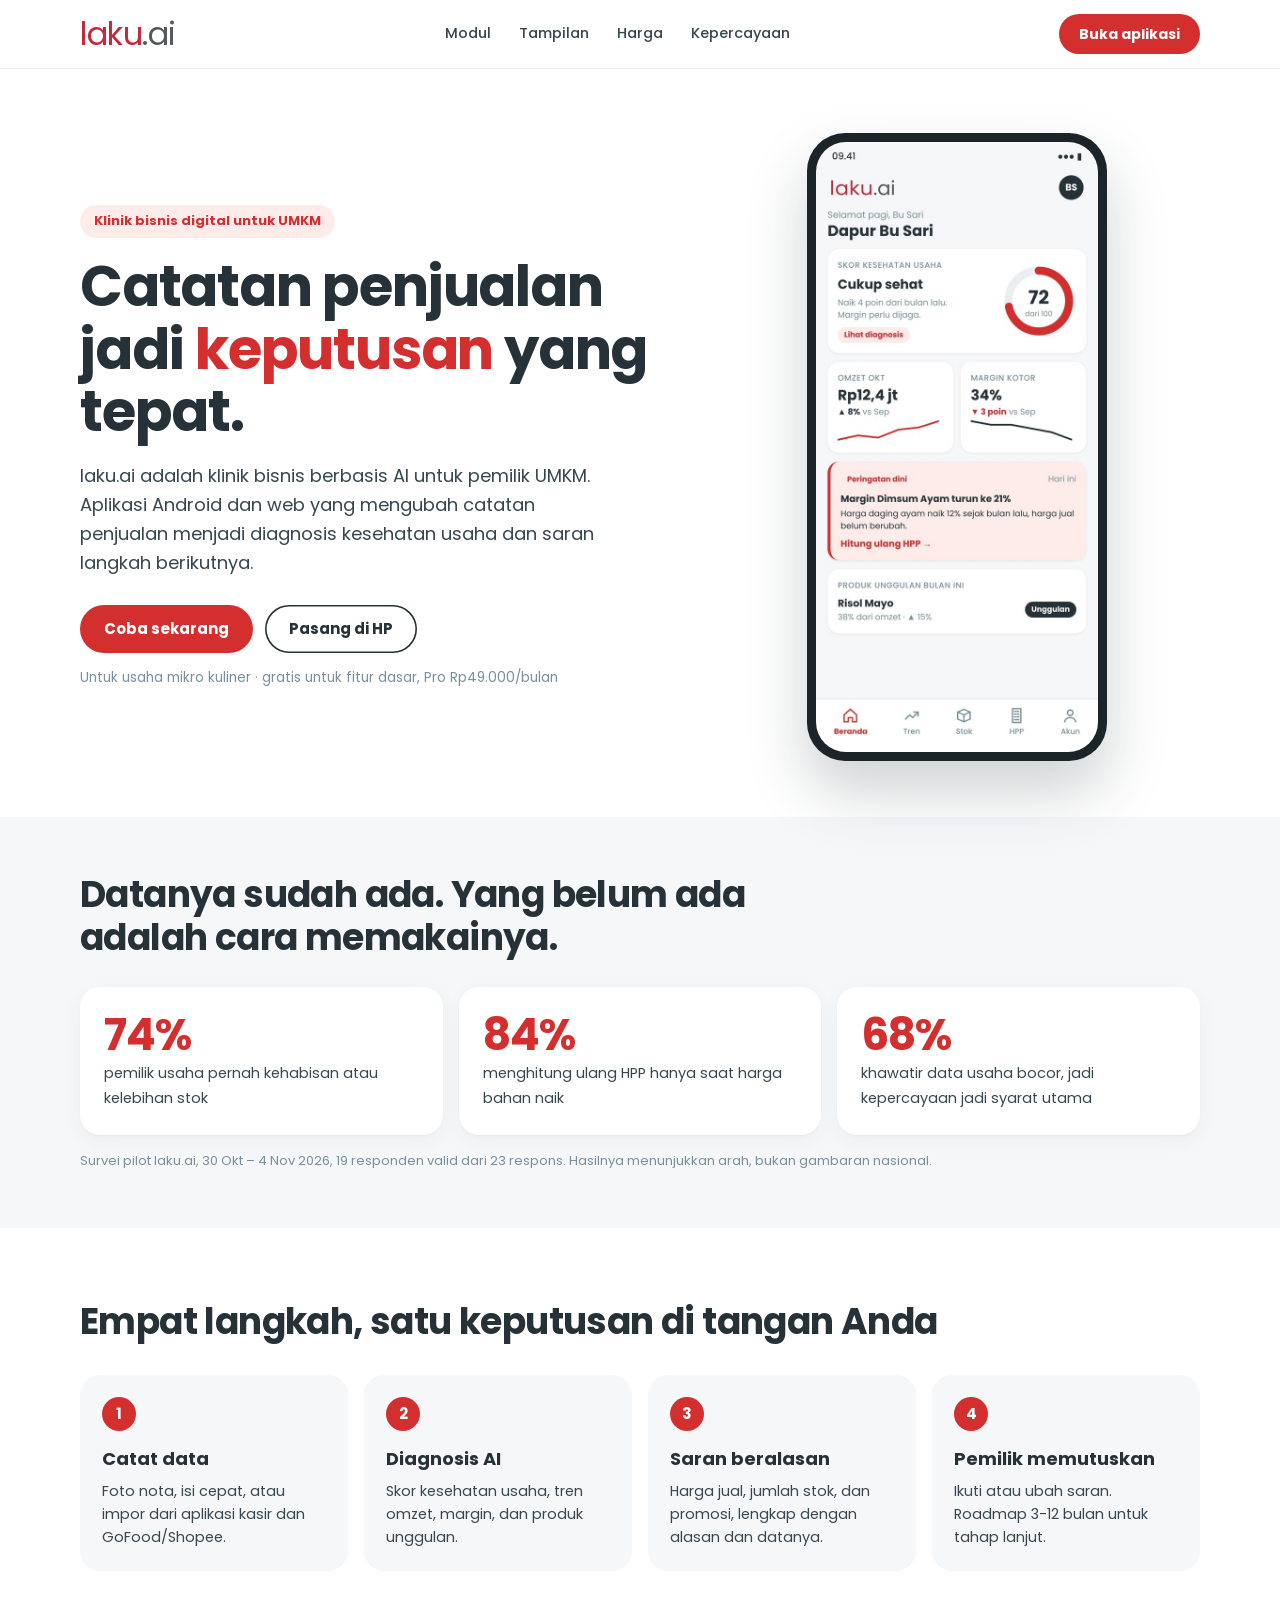
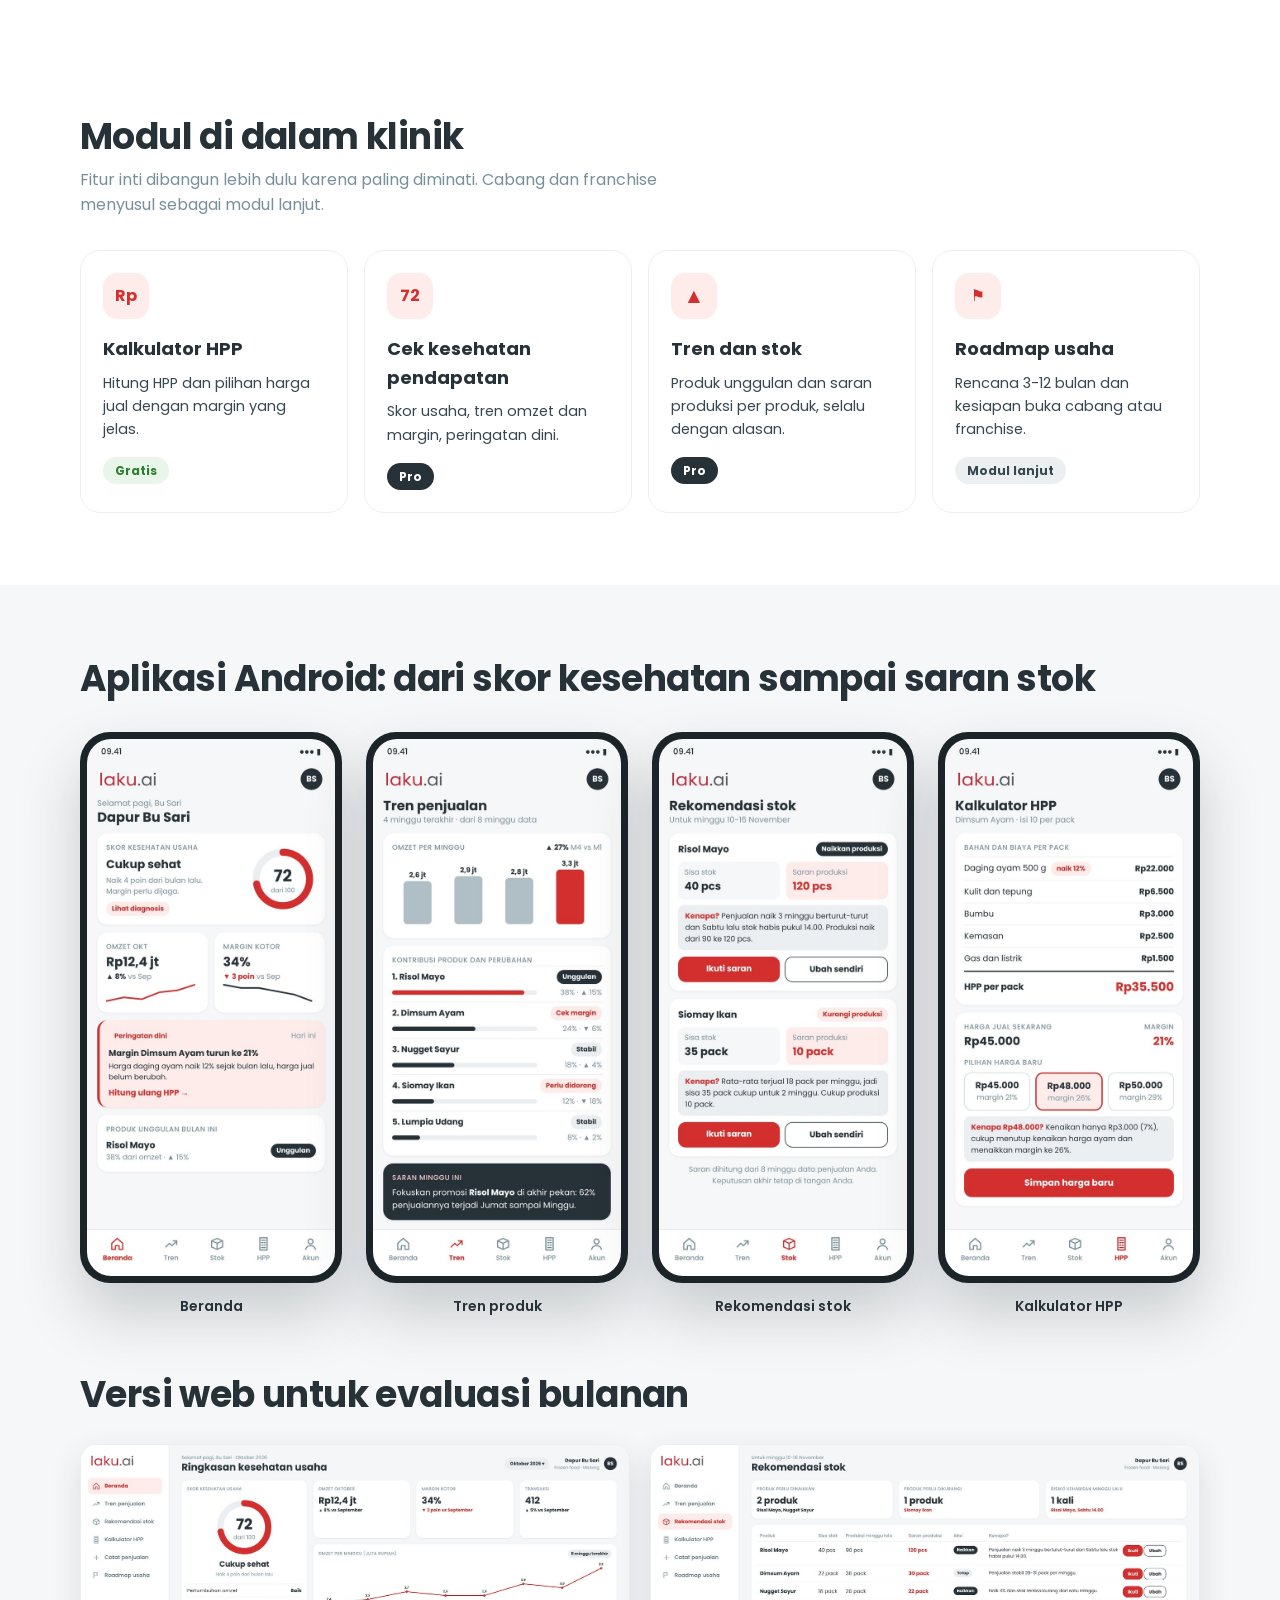
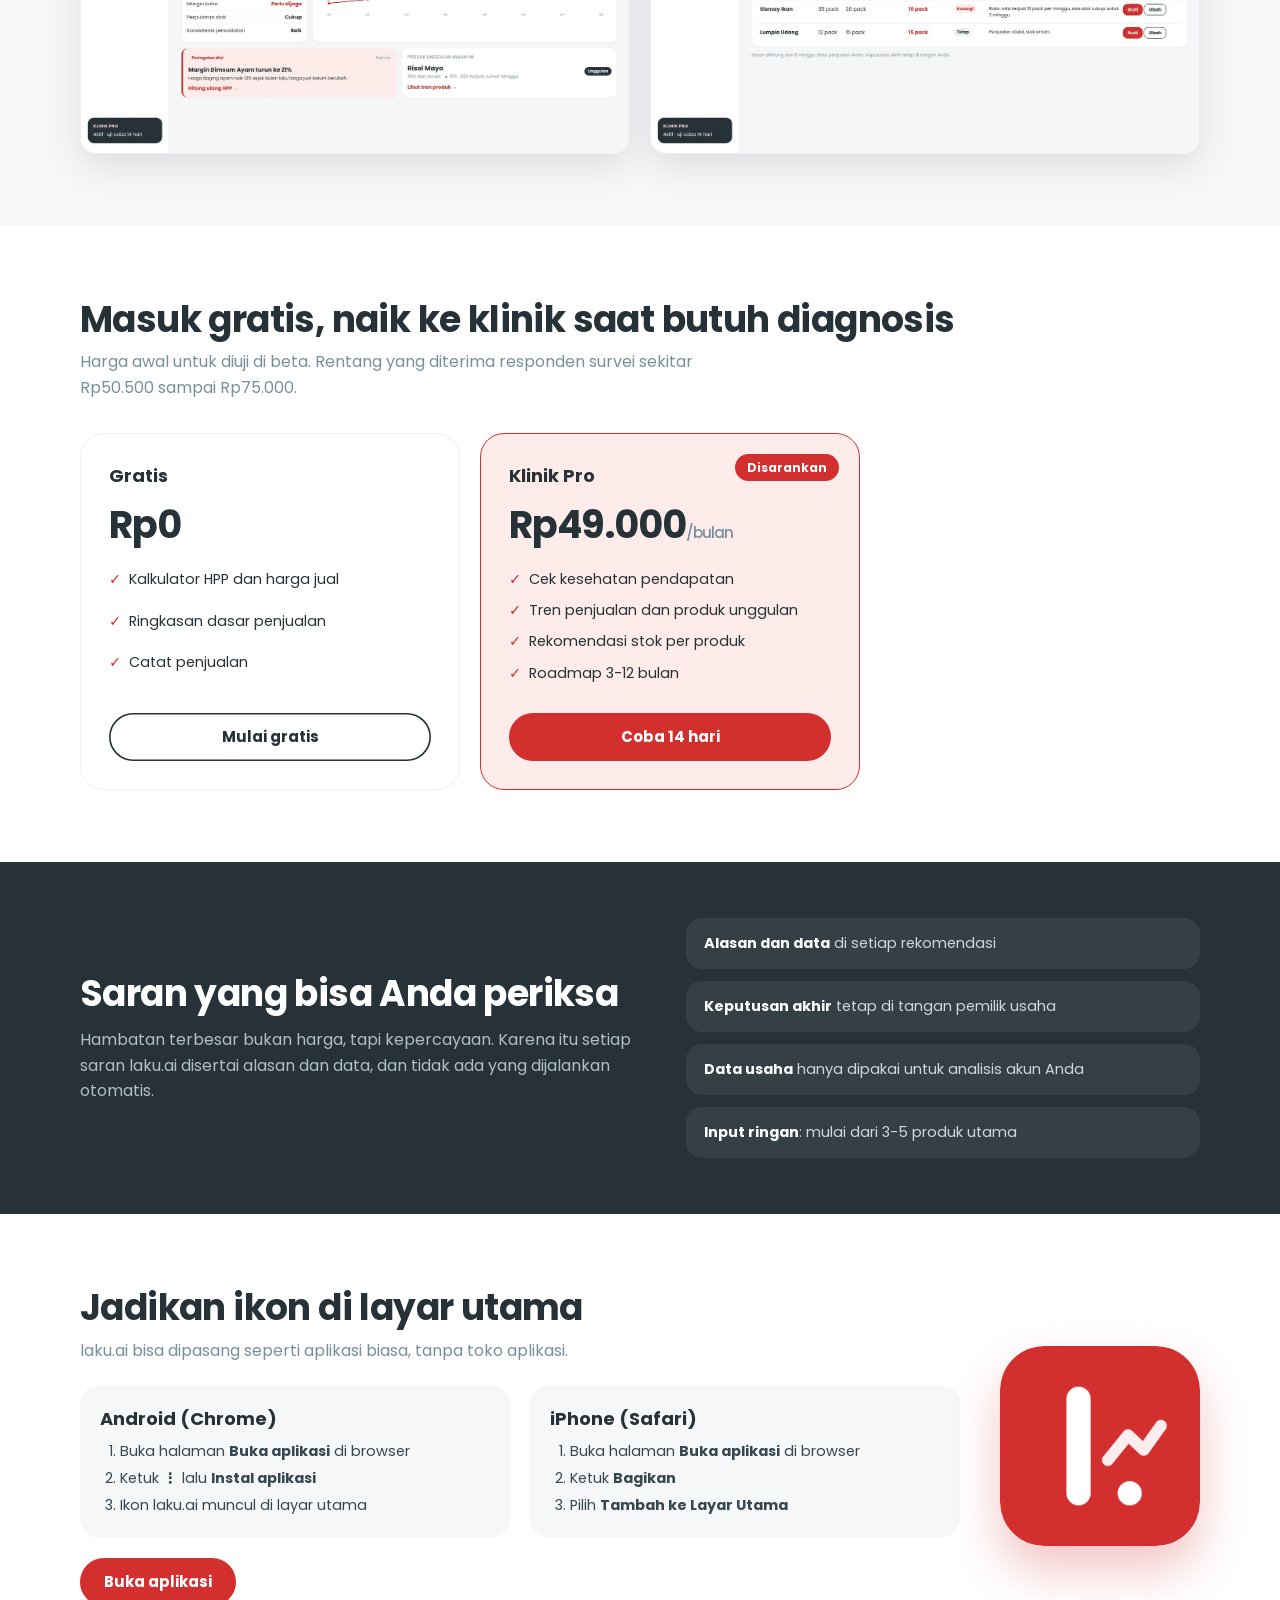
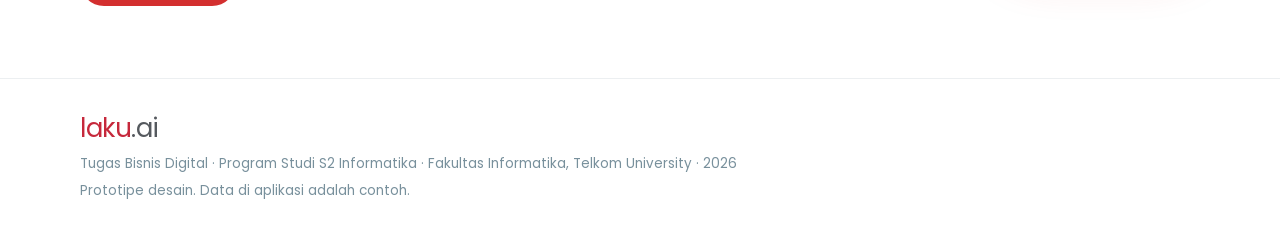
==== index.html @ b6840058 "Initial commit: laku.ai web + PWA design Landing page, app (Beranda, Diagnosis, Tren, Stok, HPP, Cat" ====
<!doctype html>
<html lang="id">
<head>
<meta charset="utf-8">
<title>laku.ai — Klinik bisnis berbasis AI untuk UMKM</title>
<meta name="viewport" content="width=device-width, initial-scale=1, viewport-fit=cover">
<meta name="description" content="Ubah catatan penjualan jadi diagnosis kesehatan usaha dan saran langkah berikutnya: harga jual, jumlah stok, dan promosi, lengkap dengan alasan dan datanya.">
<meta name="theme-color" content="#FFFFFF">
<meta property="og:title" content="laku.ai — Klinik bisnis berbasis AI untuk UMKM">
<meta property="og:description" content="Skor kesehatan usaha, tren produk, rekomendasi stok, dan kalkulator HPP. Gratis untuk fitur dasar.">
<meta property="og:image" content="assets/icons/icon-512.png">
<link rel="manifest" href="app/manifest.webmanifest">
<link rel="icon" type="image/png" sizes="32x32" href="assets/icons/favicon-32.png">
<link rel="apple-touch-icon" href="assets/icons/apple-touch-icon.png">
<link rel="stylesheet" href="assets/css/fonts.css">
<link rel="stylesheet" href="assets/css/landing.css">
</head>
<body>
<header class="nav">
  <div class="wrap nav-in">
    <a class="wordmark" href="#top" aria-label="laku.ai"><span>laku</span><i>.ai</i></a>
    <nav class="links" aria-label="Bagian halaman">
      <a href="#modul">Modul</a><a href="#mockup">Tampilan</a><a href="#harga">Harga</a><a href="#percaya">Kepercayaan</a>
    </nav>
    <a class="btn btn-red" href="app/">Buka aplikasi</a>
  </div>
</header>

<main id="top">
  <section class="hero wrap">
    <div class="hero-text">
      <span class="pill">Klinik bisnis digital untuk UMKM</span>
      <h1>Catatan penjualan jadi <em>keputusan</em> yang tepat.</h1>
      <p class="lead">laku.ai adalah klinik bisnis berbasis AI untuk pemilik UMKM. Aplikasi Android dan web yang mengubah catatan penjualan menjadi diagnosis kesehatan usaha dan saran langkah berikutnya.</p>
      <div class="cta">
        <a class="btn btn-red" href="app/">Coba sekarang</a>
        <a class="btn btn-line" href="#pasang">Pasang di HP</a>
      </div>
      <p class="fine">Untuk usaha mikro kuliner · gratis untuk fitur dasar, Pro Rp49.000/bulan</p>
    </div>
    <div class="hero-phone">
      <div class="phone"><img src="assets/img/mockup-android-1-beranda.jpg" alt="Layar Beranda laku.ai: skor kesehatan usaha 72 dari 100, omzet, margin, dan peringatan dini" width="600" height="1298"></div>
    </div>
  </section>

  <section class="band">
    <div class="wrap">
      <h2>Datanya sudah ada. Yang belum ada adalah cara memakainya.</h2>
      <div class="stats">
        <div><b>74%</b><span>pemilik usaha pernah kehabisan atau kelebihan stok</span></div>
        <div><b>84%</b><span>menghitung ulang HPP hanya saat harga bahan naik</span></div>
        <div><b>68%</b><span>khawatir data usaha bocor, jadi kepercayaan jadi syarat utama</span></div>
      </div>
      <p class="src">Survei pilot laku.ai, 30 Okt – 4 Nov 2026, 19 responden valid dari 23 respons. Hasilnya menunjukkan arah, bukan gambaran nasional.</p>
    </div>
  </section>

  <section class="wrap sec">
    <h2>Empat langkah, satu keputusan di tangan Anda</h2>
    <ol class="steps">
      <li><b>1</b><h3>Catat data</h3><p>Foto nota, isi cepat, atau impor dari aplikasi kasir dan GoFood/Shopee.</p></li>
      <li><b>2</b><h3>Diagnosis AI</h3><p>Skor kesehatan usaha, tren omzet, margin, dan produk unggulan.</p></li>
      <li><b>3</b><h3>Saran beralasan</h3><p>Harga jual, jumlah stok, dan promosi, lengkap dengan alasan dan datanya.</p></li>
      <li><b>4</b><h3>Pemilik memutuskan</h3><p>Ikuti atau ubah saran. Roadmap 3-12 bulan untuk tahap lanjut.</p></li>
    </ol>
  </section>

  <section class="wrap sec" id="modul">
    <h2>Modul di dalam klinik</h2>
    <p class="sub">Fitur inti dibangun lebih dulu karena paling diminati. Cabang dan franchise menyusul sebagai modul lanjut.</p>
    <div class="mods">
      <article><i class="ic">Rp</i><h3>Kalkulator HPP</h3><p>Hitung HPP dan pilihan harga jual dengan margin yang jelas.</p><span class="tag free">Gratis</span></article>
      <article><i class="ic">72</i><h3>Cek kesehatan pendapatan</h3><p>Skor usaha, tren omzet dan margin, peringatan dini.</p><span class="tag">Pro</span></article>
      <article><i class="ic">▲</i><h3>Tren dan stok</h3><p>Produk unggulan dan saran produksi per produk, selalu dengan alasan.</p><span class="tag">Pro</span></article>
      <article><i class="ic">⚑</i><h3>Roadmap usaha</h3><p>Rencana 3-12 bulan dan kesiapan buka cabang atau franchise.</p><span class="tag later">Modul lanjut</span></article>
    </div>
  </section>

  <section class="sec shots" id="mockup">
    <div class="wrap">
      <h2>Aplikasi Android: dari skor kesehatan sampai saran stok</h2>
      <div class="phones">
        <figure><div class="phone"><img loading="lazy" src="assets/img/mockup-android-1-beranda.jpg" alt="Beranda" width="600" height="1298"></div><figcaption>Beranda</figcaption></figure>
        <figure><div class="phone"><img loading="lazy" src="assets/img/mockup-android-2-tren.jpg" alt="Tren produk" width="600" height="1298"></div><figcaption>Tren produk</figcaption></figure>
        <figure><div class="phone"><img loading="lazy" src="assets/img/mockup-android-3-stok.jpg" alt="Rekomendasi stok" width="600" height="1298"></div><figcaption>Rekomendasi stok</figcaption></figure>
        <figure><div class="phone"><img loading="lazy" src="assets/img/mockup-android-4-hpp.jpg" alt="Kalkulator HPP" width="600" height="1298"></div><figcaption>Kalkulator HPP</figcaption></figure>
      </div>
      <h2 style="margin-top:56px">Versi web untuk evaluasi bulanan</h2>
      <div class="webs">
        <img loading="lazy" src="assets/img/mockup-web-1-beranda.jpg" alt="Versi web: ringkasan kesehatan usaha" width="1400" height="788">
        <img loading="lazy" src="assets/img/mockup-web-3-stok.jpg" alt="Versi web: rekomendasi stok" width="1400" height="788">
      </div>
    </div>
  </section>

  <section class="wrap sec" id="harga">
    <h2>Masuk gratis, naik ke klinik saat butuh diagnosis</h2>
    <p class="sub">Harga awal untuk diuji di beta. Rentang yang diterima responden survei sekitar Rp50.500 sampai Rp75.000.</p>
    <div class="plans">
      <article><h3>Gratis</h3><div class="price">Rp0</div><ul><li>Kalkulator HPP dan harga jual</li><li>Ringkasan dasar penjualan</li><li>Catat penjualan</li></ul><a class="btn btn-line" href="app/">Mulai gratis</a></article>
      <article class="pro"><span class="tag">Disarankan</span><h3>Klinik Pro</h3><div class="price">Rp49.000<small>/bulan</small></div><ul><li>Cek kesehatan pendapatan</li><li>Tren penjualan dan produk unggulan</li><li>Rekomendasi stok per produk</li><li>Roadmap 3-12 bulan</li></ul><a class="btn btn-red" href="app/">Coba 14 hari</a></article>
    </div>
  </section>

  <section class="band dark" id="percaya">
    <div class="wrap trust">
      <div><h2>Saran yang bisa Anda periksa</h2><p>Hambatan terbesar bukan harga, tapi kepercayaan. Karena itu setiap saran laku.ai disertai alasan dan data, dan tidak ada yang dijalankan otomatis.</p></div>
      <ul>
        <li><b>Alasan dan data</b> di setiap rekomendasi</li>
        <li><b>Keputusan akhir</b> tetap di tangan pemilik usaha</li>
        <li><b>Data usaha</b> hanya dipakai untuk analisis akun Anda</li>
        <li><b>Input ringan</b>: mulai dari 3-5 produk utama</li>
      </ul>
    </div>
  </section>

  <section class="wrap sec install" id="pasang">
    <div>
      <h2>Jadikan ikon di layar utama</h2>
      <p class="sub">laku.ai bisa dipasang seperti aplikasi biasa, tanpa toko aplikasi.</p>
      <div class="how">
        <div><h3>Android (Chrome)</h3><ol><li>Buka halaman <b>Buka aplikasi</b> di browser</li><li>Ketuk <b>⋮</b> lalu <b>Instal aplikasi</b></li><li>Ikon laku.ai muncul di layar utama</li></ol></div>
        <div><h3>iPhone (Safari)</h3><ol><li>Buka halaman <b>Buka aplikasi</b> di browser</li><li>Ketuk <b>Bagikan</b></li><li>Pilih <b>Tambah ke Layar Utama</b></li></ol></div>
      </div>
      <a class="btn btn-red" href="app/" style="margin-top:20px">Buka aplikasi</a>
    </div>
    <img class="appicon" src="assets/icons/icon-512.png" alt="Ikon aplikasi laku.ai" width="200" height="200">
  </section>
</main>

<footer class="foot"><div class="wrap">
  <a class="wordmark" href="#top"><span>laku</span><i>.ai</i></a>
  <p>Tugas Bisnis Digital · Program Studi S2 Informatika · Fakultas Informatika, Telkom University · 2026</p>
  <p>Prototipe desain. Data di aplikasi adalah contoh.</p>
</div></footer>

<script>
if ('serviceWorker' in navigator && location.protocol.indexOf('http') === 0) {
  window.addEventListener('load', function () { navigator.serviceWorker.register('sw.js', { scope: './' }).catch(function () {}); });
}
</script>
</body>
</html>
---- assets/css/fonts.css ----
@font-face{font-family:'Poppins';font-style:normal;font-weight:400;font-display:swap;src:url('../fonts/poppins-400.woff2') format('woff2');}
@font-face{font-family:'Poppins';font-style:normal;font-weight:500;font-display:swap;src:url('../fonts/poppins-500.woff2') format('woff2');}
@font-face{font-family:'Poppins';font-style:normal;font-weight:600;font-display:swap;src:url('../fonts/poppins-600.woff2') format('woff2');}
@font-face{font-family:'Poppins';font-style:normal;font-weight:700;font-display:swap;src:url('../fonts/poppins-700.woff2') format('woff2');}
---- assets/css/landing.css ----
:root{--red:#D32F2F;--red-ink:#C62828;--pink:#FDECEA;--ink:#263238;--ink-2:#37474F;--muted:#78909C;--bg:#F6F7F9;--line:#ECEFF1}
*{box-sizing:border-box}
html{scroll-behavior:smooth;-webkit-text-size-adjust:100%}
body{margin:0;background:#fff;color:var(--ink);font:400 16px/1.6 'Poppins',system-ui,sans-serif;-webkit-font-smoothing:antialiased}
h1,h2,h3,p,ul,ol{margin:0}
a{color:inherit;text-decoration:none}
img{max-width:100%;height:auto;display:block}
:focus-visible{outline:2px solid var(--red);outline-offset:3px;border-radius:8px}
.wrap{width:min(1120px,100% - 40px);margin-inline:auto}
.wordmark{font-size:32px;line-height:1;letter-spacing:-.5px;display:inline-flex}
.wordmark span{color:#C6283B}.wordmark i{font-style:normal;color:#55595E}
.btn{display:inline-flex;align-items:center;justify-content:center;border-radius:999px;padding:12px 24px;font-weight:700;font-size:15px;min-height:46px;transition:.15s}
.btn-red{background:var(--red);color:#fff}.btn-red:hover{background:var(--red-ink)}
.btn-line{box-shadow:inset 0 0 0 1.6px var(--ink);color:var(--ink)}.btn-line:hover{background:var(--bg)}

.nav{position:sticky;top:0;z-index:10;background:rgba(255,255,255,.92);backdrop-filter:blur(10px);border-bottom:1px solid var(--line)}
.nav-in{display:flex;align-items:center;justify-content:space-between;gap:16px;height:68px}
.links{display:flex;gap:28px;font-weight:500;font-size:14.5px;color:var(--ink-2)}
.links a:hover{color:var(--red)}
.nav .btn{padding:9px 20px;min-height:40px;font-size:14px}

.hero{display:grid;grid-template-columns:1.1fr .9fr;gap:40px;align-items:center;padding:64px 0 56px}
.pill{display:inline-block;background:var(--pink);color:var(--red);font-weight:700;font-size:13px;padding:6px 14px;border-radius:999px}
h1{font-size:clamp(34px,5vw,56px);line-height:1.12;letter-spacing:-1.2px;font-weight:700;margin:18px 0}
h1 em{font-style:normal;color:var(--red)}
.lead{font-size:18px;color:var(--ink-2);max-width:520px}
.cta{display:flex;gap:12px;flex-wrap:wrap;margin:28px 0 14px}
.fine{color:var(--muted);font-size:13.5px}
.phone{background:#1b2428;border-radius:38px;padding:9px;box-shadow:0 30px 60px rgba(38,50,56,.22);width:min(300px,100%);margin-inline:auto}
.phone img{border-radius:30px;width:100%}
.hero-phone{display:grid;place-items:center}

.band{background:var(--bg);padding:56px 0}
.band h2{max-width:680px}
.stats{display:grid;grid-template-columns:repeat(3,1fr);gap:16px;margin-top:28px}
.stats div{background:#fff;border-radius:20px;padding:24px;box-shadow:0 1px 2px rgba(38,50,56,.04),0 6px 18px rgba(38,50,56,.05)}
.stats b{display:block;font-size:44px;line-height:1.1;color:var(--red);letter-spacing:-1px}
.stats span{color:var(--ink-2);font-size:14.5px}
.src{margin-top:16px;color:var(--muted);font-size:13px}
h2{font-size:clamp(26px,3.4vw,36px);line-height:1.2;letter-spacing:-.6px;font-weight:700}
.sec{padding:72px 0}
.sec .sub{color:var(--muted);margin-top:8px;max-width:620px}
.steps{list-style:none;padding:0;display:grid;grid-template-columns:repeat(4,1fr);gap:16px;margin-top:32px}
.steps li{background:var(--bg);border-radius:20px;padding:22px}
.steps b{display:grid;place-items:center;width:34px;height:34px;border-radius:50%;background:var(--red);color:#fff;font-size:15px;margin-bottom:14px}
h3{font-size:18px;font-weight:700;margin-bottom:6px}
.steps p,.mods p{color:var(--ink-2);font-size:14.5px}

.mods{display:grid;grid-template-columns:repeat(4,1fr);gap:16px;margin-top:32px}
.mods article{border:1px solid var(--line);border-radius:20px;padding:22px;display:flex;flex-direction:column;gap:2px;background:#fff}
.ic{font-style:normal;width:46px;height:46px;border-radius:14px;background:var(--pink);color:var(--red);display:grid;place-items:center;font-weight:700;margin-bottom:14px}
.tag{display:inline-block;align-self:flex-start;margin-top:14px;background:var(--ink);color:#fff;border-radius:999px;font-size:12px;font-weight:700;padding:4px 12px}
.tag.free{background:#E8F5E9;color:#2E7D32}.tag.later{background:var(--chip,#ECEFF1);color:var(--ink-2)}

.shots{background:var(--bg)}
.phones{display:grid;grid-template-columns:repeat(4,1fr);gap:24px;margin-top:32px}
.phones figure{margin:0;text-align:center}
.phones .phone{width:100%;border-radius:30px;padding:7px}
.phones .phone img{border-radius:24px}
.phones figcaption{margin-top:12px;font-weight:600;font-size:14px}
.webs{display:grid;grid-template-columns:1fr 1fr;gap:20px;margin-top:28px}
.webs img{border-radius:16px;box-shadow:0 12px 32px rgba(38,50,56,.12);border:1px solid var(--line)}

.plans{display:grid;grid-template-columns:repeat(2,minmax(0,1fr));gap:20px;margin-top:32px;max-width:780px}
.plans article{border:1.5px solid var(--line);border-radius:24px;padding:28px;display:flex;flex-direction:column;gap:6px;position:relative}
.plans .pro{border-color:var(--red);background:var(--pink)}
.plans .pro .tag{position:absolute;top:20px;right:20px;margin:0;background:var(--red)}
.price{font-size:38px;font-weight:700;letter-spacing:-1px;line-height:1.2}
.price small{font-size:15px;color:var(--muted);font-weight:500}
.plans ul{list-style:none;padding:0;margin:14px 0 22px;display:grid;gap:8px;font-size:14.5px;flex:1}
.plans li::before{content:"✓";color:var(--red);font-weight:700;margin-right:8px}

.dark{background:var(--ink);color:#fff}
.trust{display:grid;grid-template-columns:1.1fr 1fr;gap:40px;align-items:center}
.trust p{color:#B0BEC5;margin-top:12px}
.trust ul{list-style:none;padding:0;display:grid;gap:12px}
.trust li{background:rgba(255,255,255,.07);border-radius:16px;padding:14px 18px;color:#CFD8DC;font-size:14.5px}
.trust li b{color:#fff}

.install{display:grid;grid-template-columns:1fr auto;gap:40px;align-items:center}
.how{display:grid;grid-template-columns:1fr 1fr;gap:20px;margin-top:22px}
.how div{background:var(--bg);border-radius:20px;padding:20px}
.how ol{padding-left:20px;font-size:14.5px;color:var(--ink-2);display:grid;gap:4px}
.appicon{border-radius:44px;box-shadow:0 24px 48px rgba(211,47,47,.28)}
.foot{border-top:1px solid var(--line);padding:36px 0;color:var(--muted);font-size:13.5px}
.foot .wrap{display:grid;gap:6px}
.foot .wordmark{font-size:26px;margin-bottom:6px}

@media (max-width:900px){
  .links{display:none}
  .hero{grid-template-columns:1fr;padding-top:40px}
  .steps,.mods{grid-template-columns:1fr 1fr}
  .phones{grid-template-columns:repeat(2,1fr)}
  .stats,.trust,.webs,.how,.install{grid-template-columns:1fr}
  .appicon{width:120px;height:120px;border-radius:28px}
}
@media (max-width:560px){
  .steps,.mods,.plans{grid-template-columns:1fr}
  .sec{padding:52px 0}
}
@media (prefers-reduced-motion:reduce){html{scroll-behavior:auto}*{transition:none!important}}
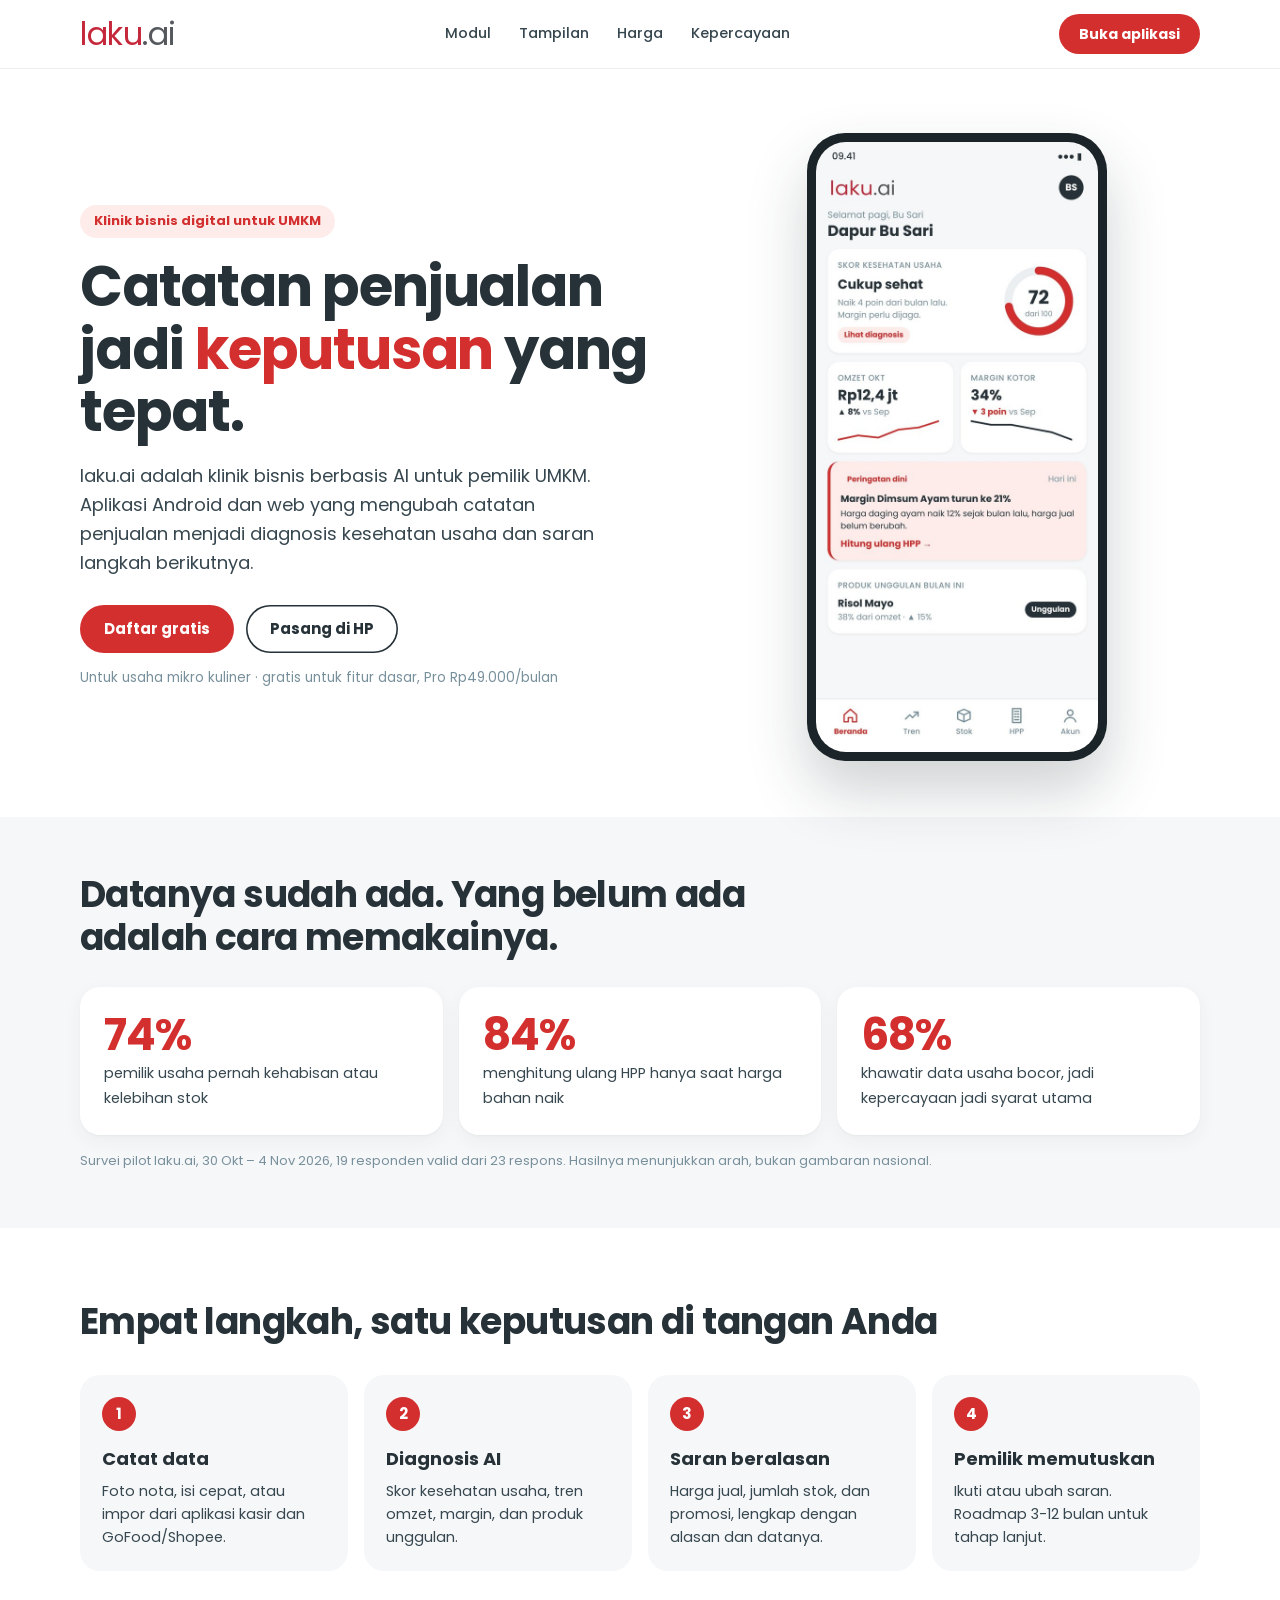
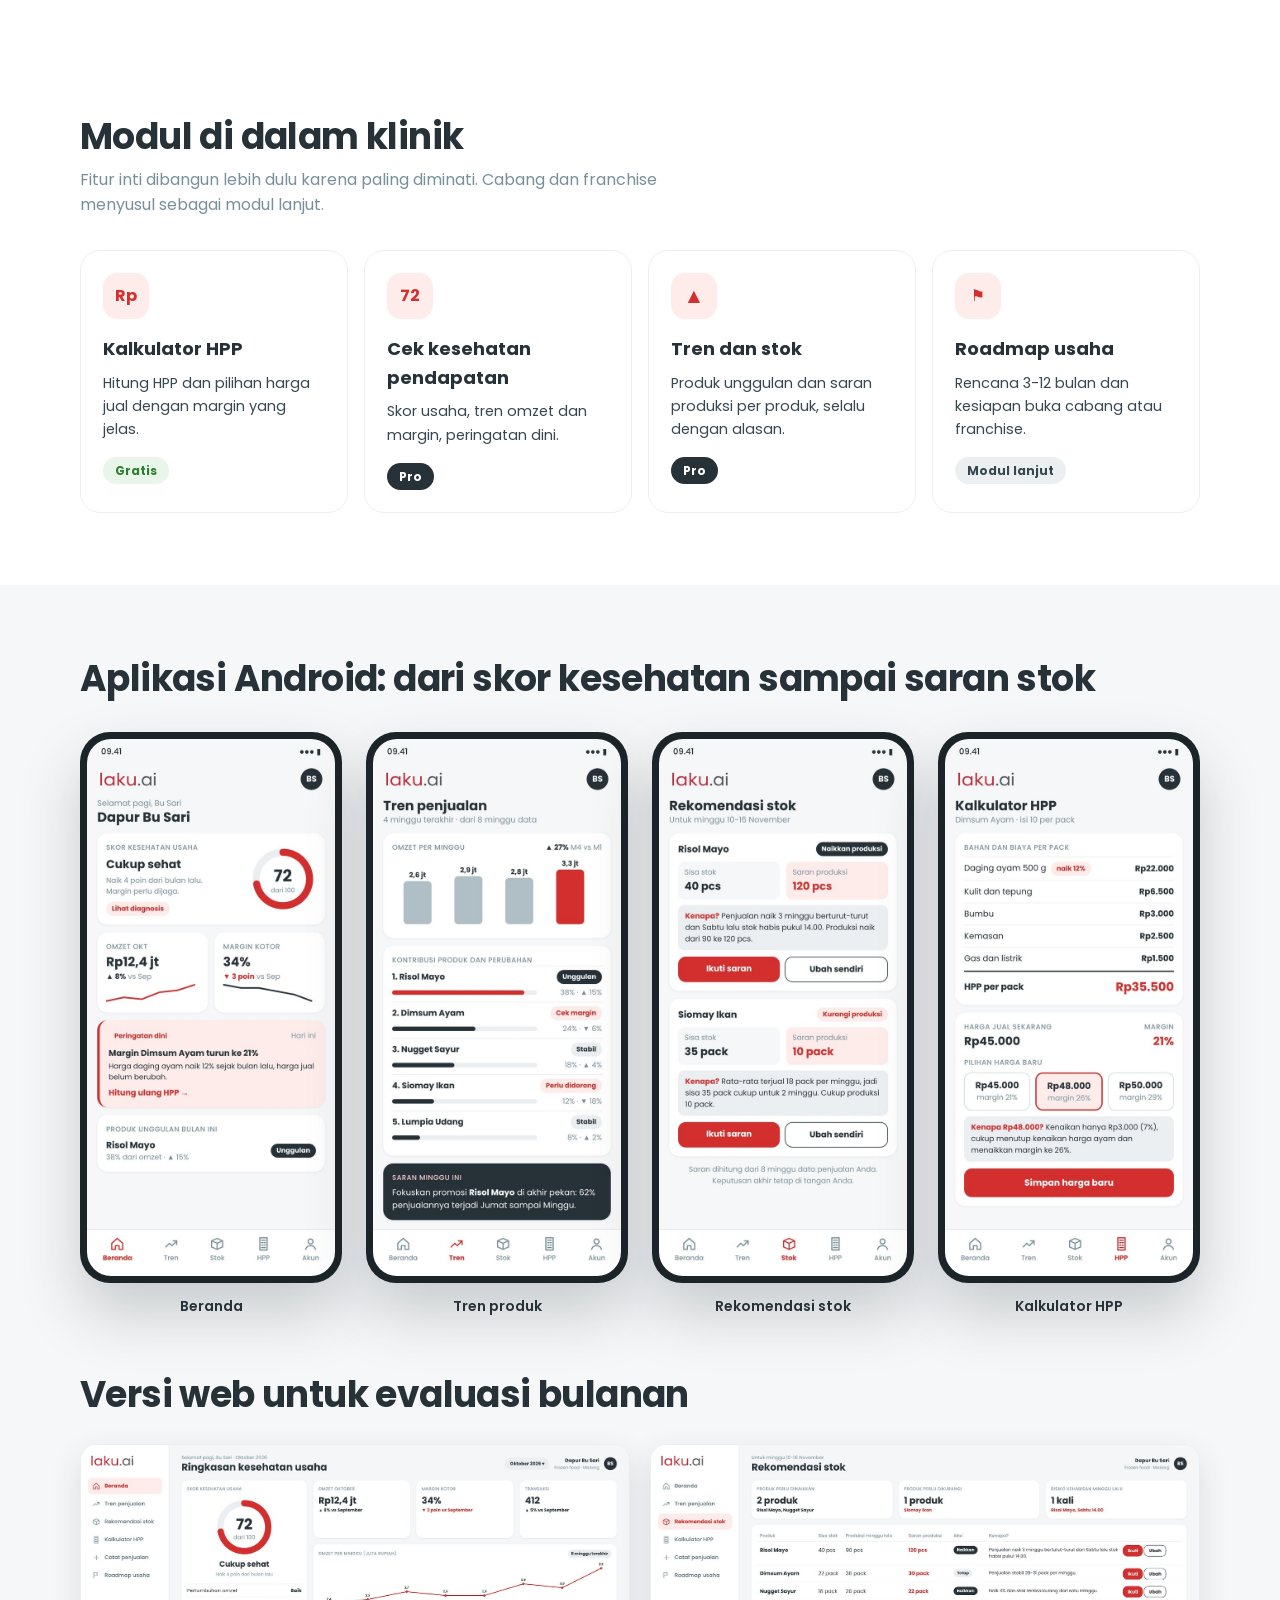
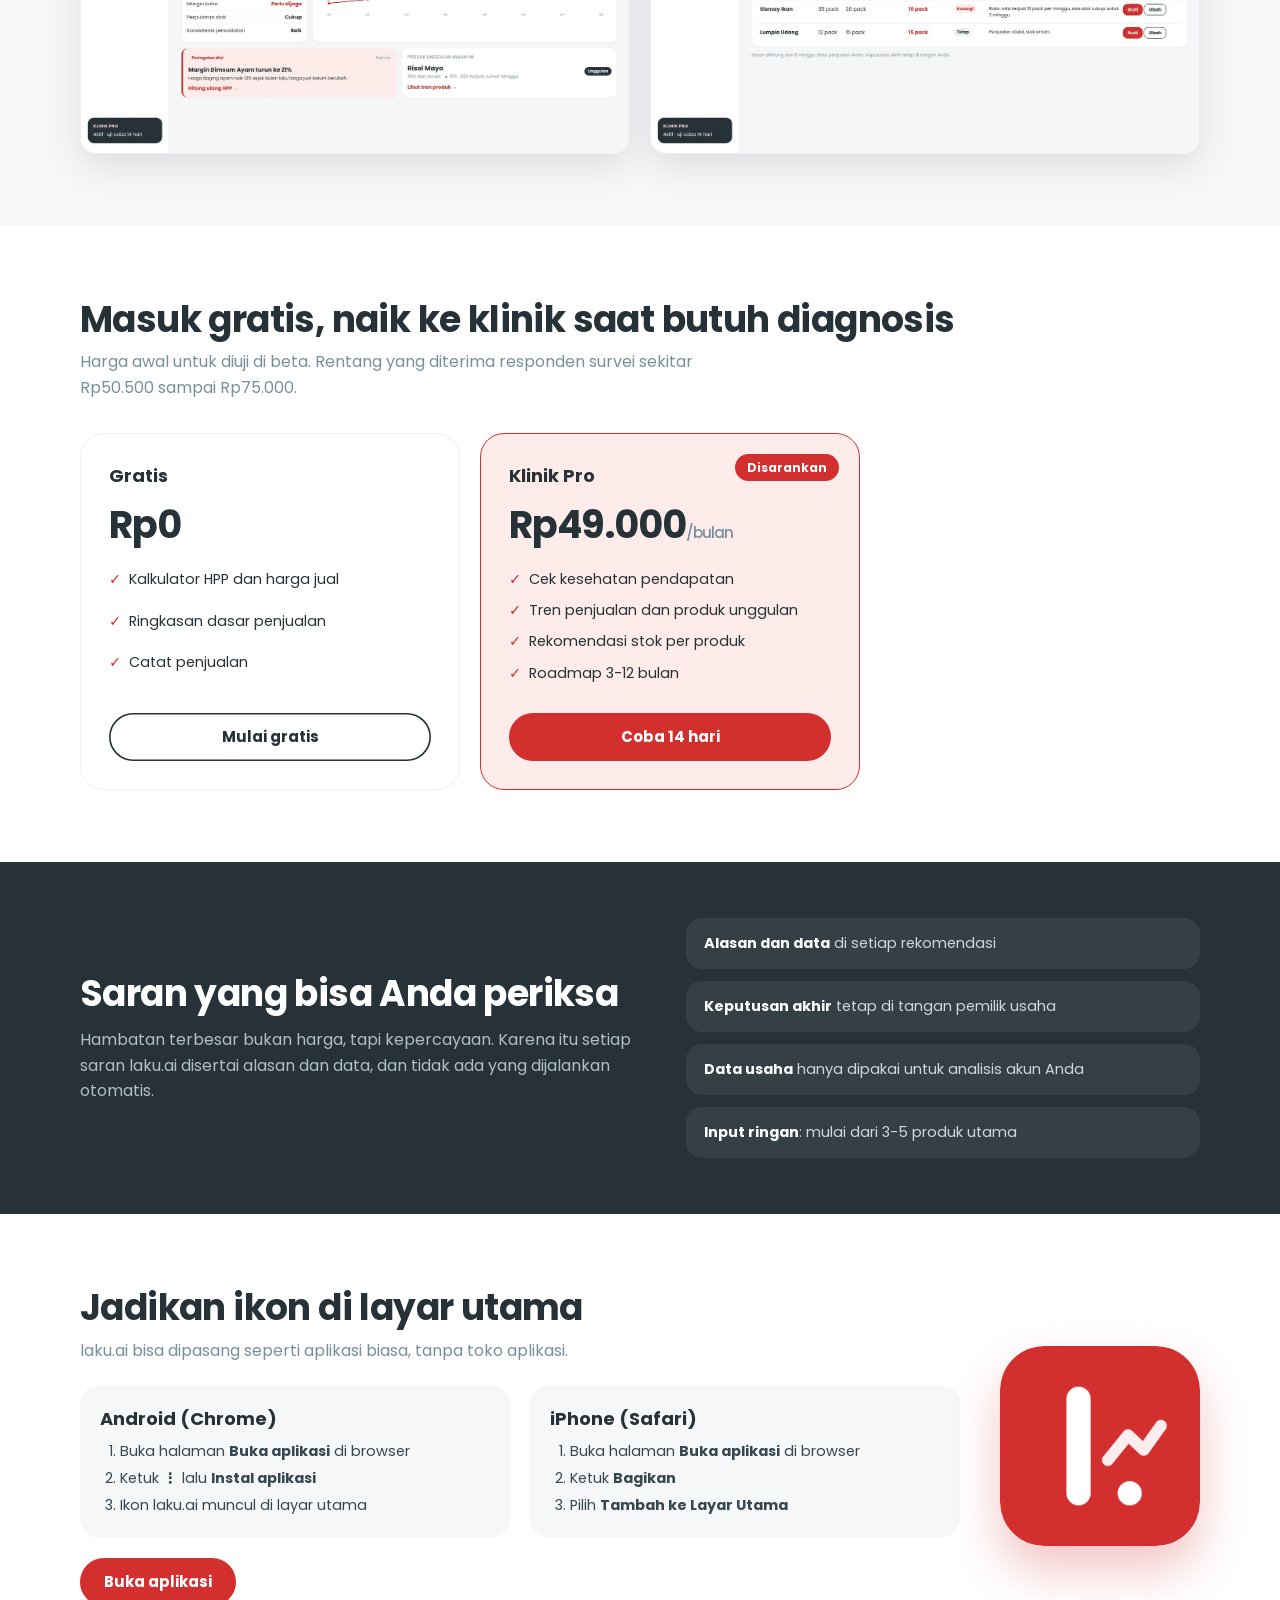
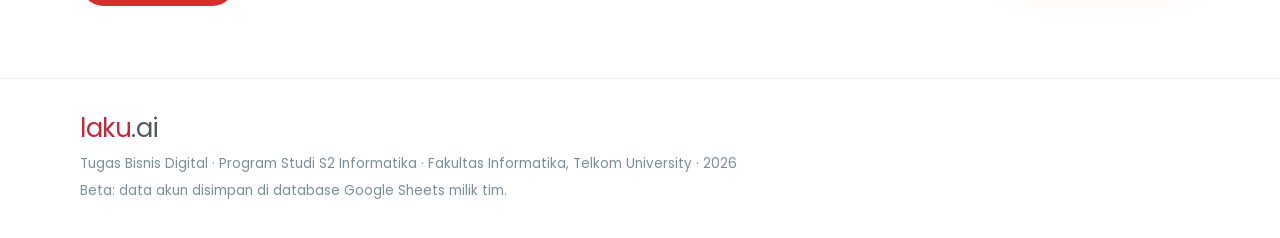
==== commit c7aff3aa: "feat: akun nyata, database Google Sheets, analitik dari data, web & HP sama - Daftar/masuk, onboardi" ====
--- a/index.html
+++ b/index.html
@@ -33,7 +33,7 @@
       <h1>Catatan penjualan jadi <em>keputusan</em> yang tepat.</h1>
       <p class="lead">laku.ai adalah klinik bisnis berbasis AI untuk pemilik UMKM. Aplikasi Android dan web yang mengubah catatan penjualan menjadi diagnosis kesehatan usaha dan saran langkah berikutnya.</p>
       <div class="cta">
-        <a class="btn btn-red" href="app/">Coba sekarang</a>
+        <a class="btn btn-red" href="app/#/daftar">Daftar gratis</a>
         <a class="btn btn-line" href="#pasang">Pasang di HP</a>
       </div>
       <p class="fine">Untuk usaha mikro kuliner · gratis untuk fitur dasar, Pro Rp49.000/bulan</p>
@@ -97,8 +97,8 @@
     <h2>Masuk gratis, naik ke klinik saat butuh diagnosis</h2>
     <p class="sub">Harga awal untuk diuji di beta. Rentang yang diterima responden survei sekitar Rp50.500 sampai Rp75.000.</p>
     <div class="plans">
-      <article><h3>Gratis</h3><div class="price">Rp0</div><ul><li>Kalkulator HPP dan harga jual</li><li>Ringkasan dasar penjualan</li><li>Catat penjualan</li></ul><a class="btn btn-line" href="app/">Mulai gratis</a></article>
-      <article class="pro"><span class="tag">Disarankan</span><h3>Klinik Pro</h3><div class="price">Rp49.000<small>/bulan</small></div><ul><li>Cek kesehatan pendapatan</li><li>Tren penjualan dan produk unggulan</li><li>Rekomendasi stok per produk</li><li>Roadmap 3-12 bulan</li></ul><a class="btn btn-red" href="app/">Coba 14 hari</a></article>
+      <article><h3>Gratis</h3><div class="price">Rp0</div><ul><li>Kalkulator HPP dan harga jual</li><li>Ringkasan dasar penjualan</li><li>Catat penjualan</li></ul><a class="btn btn-line" href="app/#/daftar">Mulai gratis</a></article>
+      <article class="pro"><span class="tag">Disarankan</span><h3>Klinik Pro</h3><div class="price">Rp49.000<small>/bulan</small></div><ul><li>Cek kesehatan pendapatan</li><li>Tren penjualan dan produk unggulan</li><li>Rekomendasi stok per produk</li><li>Roadmap 3-12 bulan</li></ul><a class="btn btn-red" href="app/#/daftar">Coba 14 hari</a></article>
     </div>
   </section>
 
@@ -131,7 +131,7 @@
 <footer class="foot"><div class="wrap">
   <a class="wordmark" href="#top"><span>laku</span><i>.ai</i></a>
   <p>Tugas Bisnis Digital · Program Studi S2 Informatika · Fakultas Informatika, Telkom University · 2026</p>
-  <p>Prototipe desain. Data di aplikasi adalah contoh.</p>
+  <p>Beta: data akun disimpan di database Google Sheets milik tim.</p>
 </div></footer>
 
 <script>
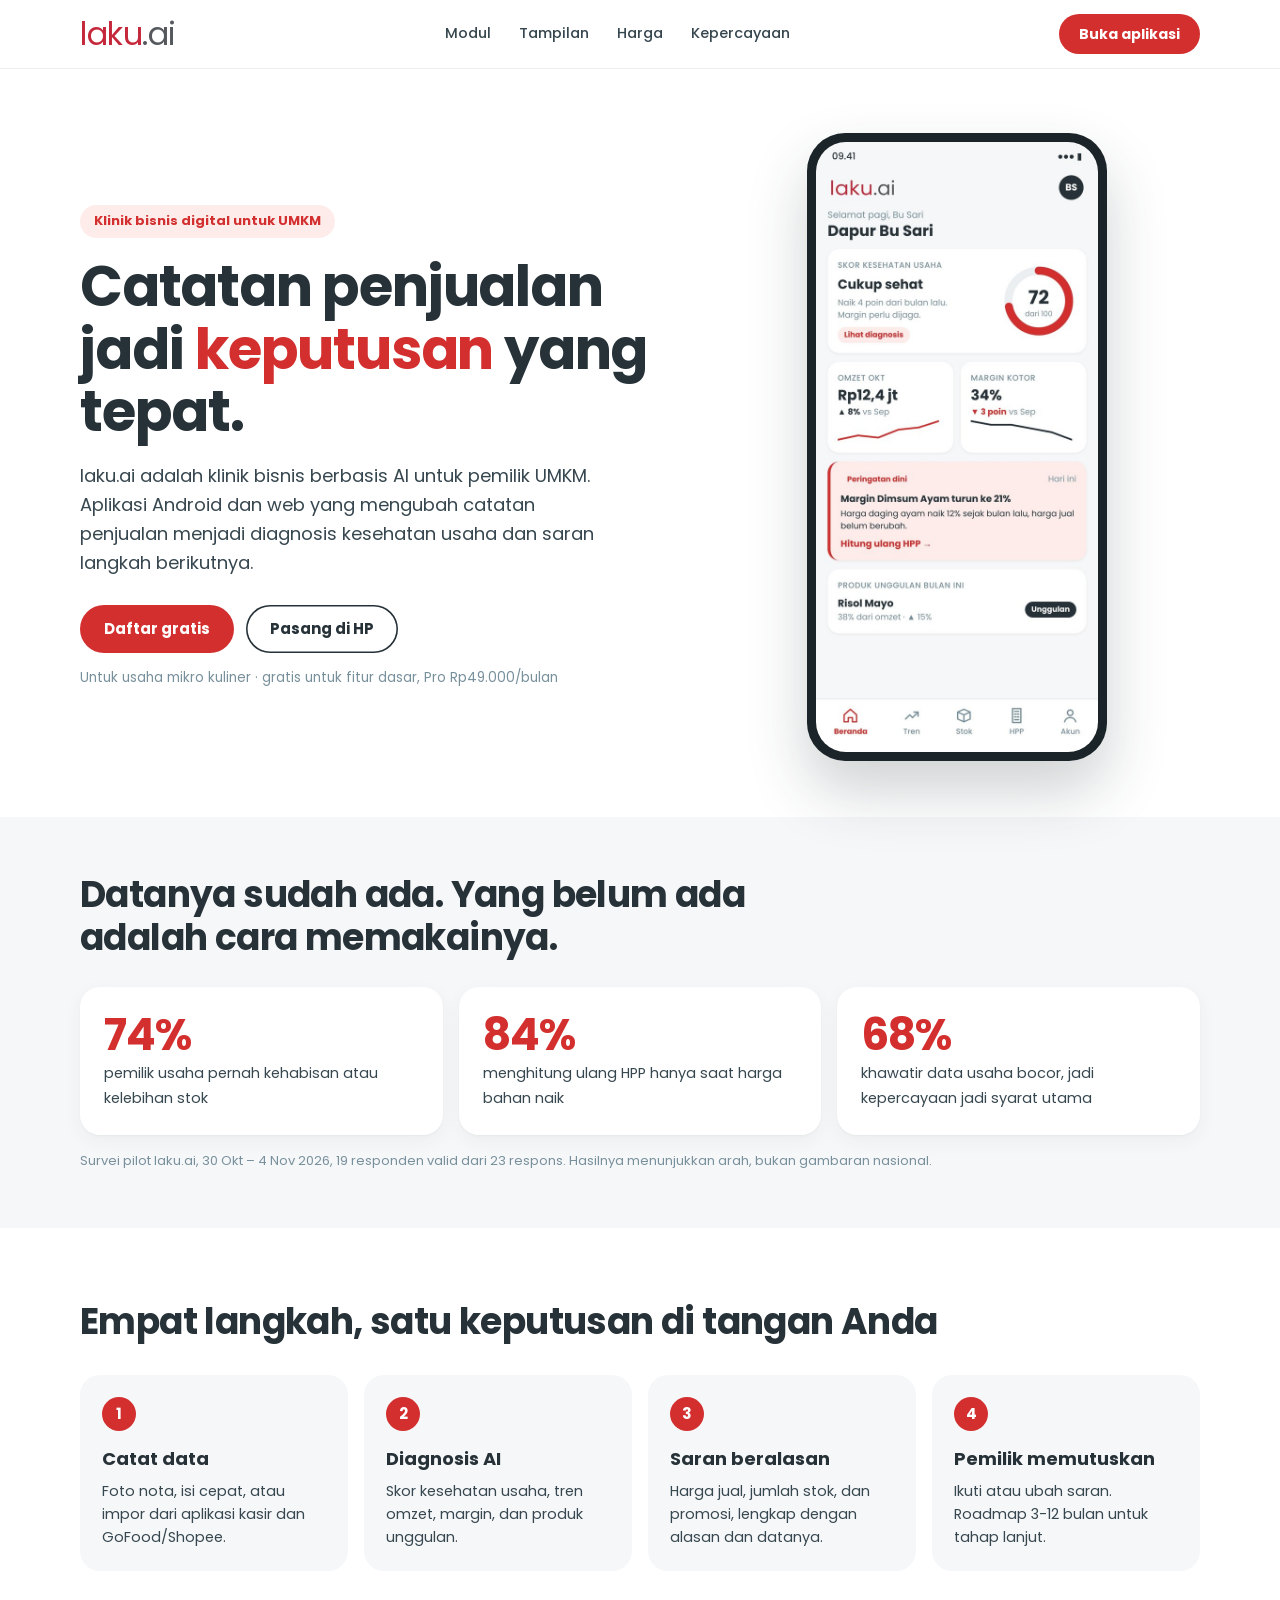
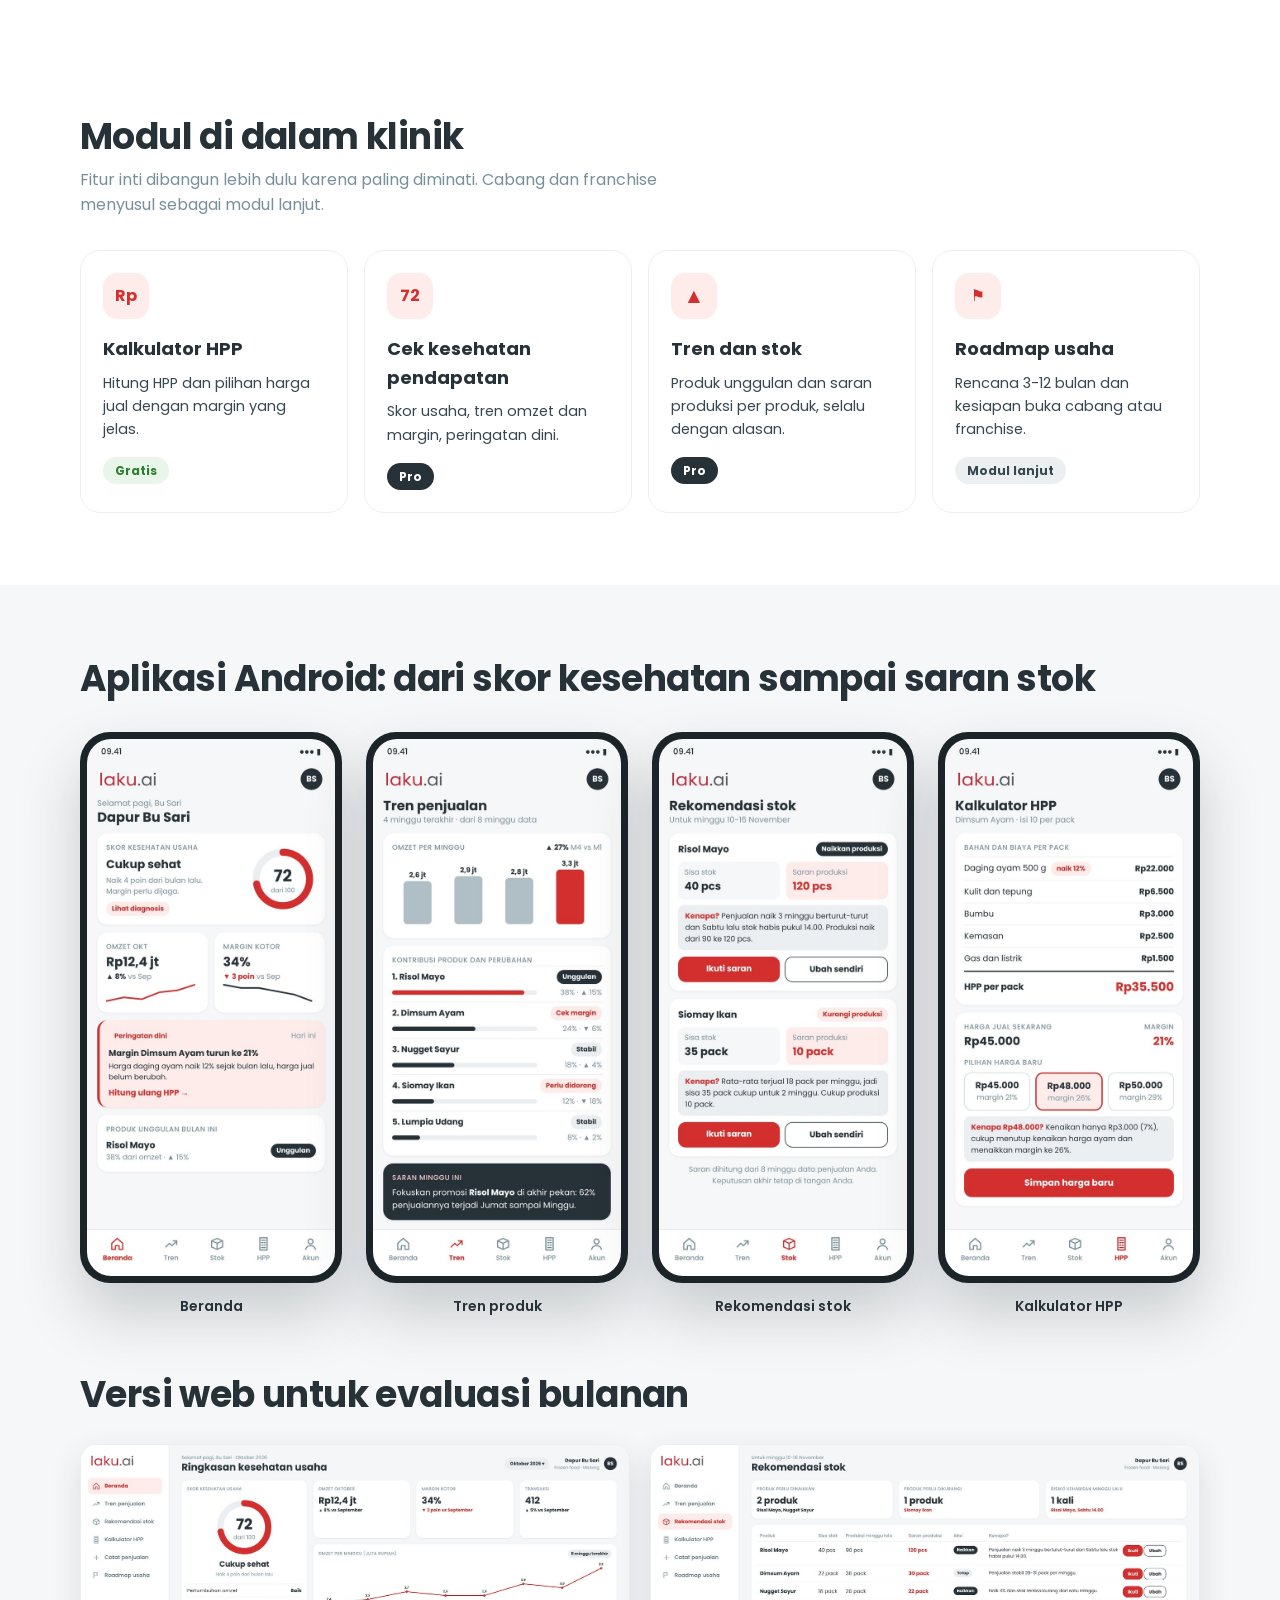
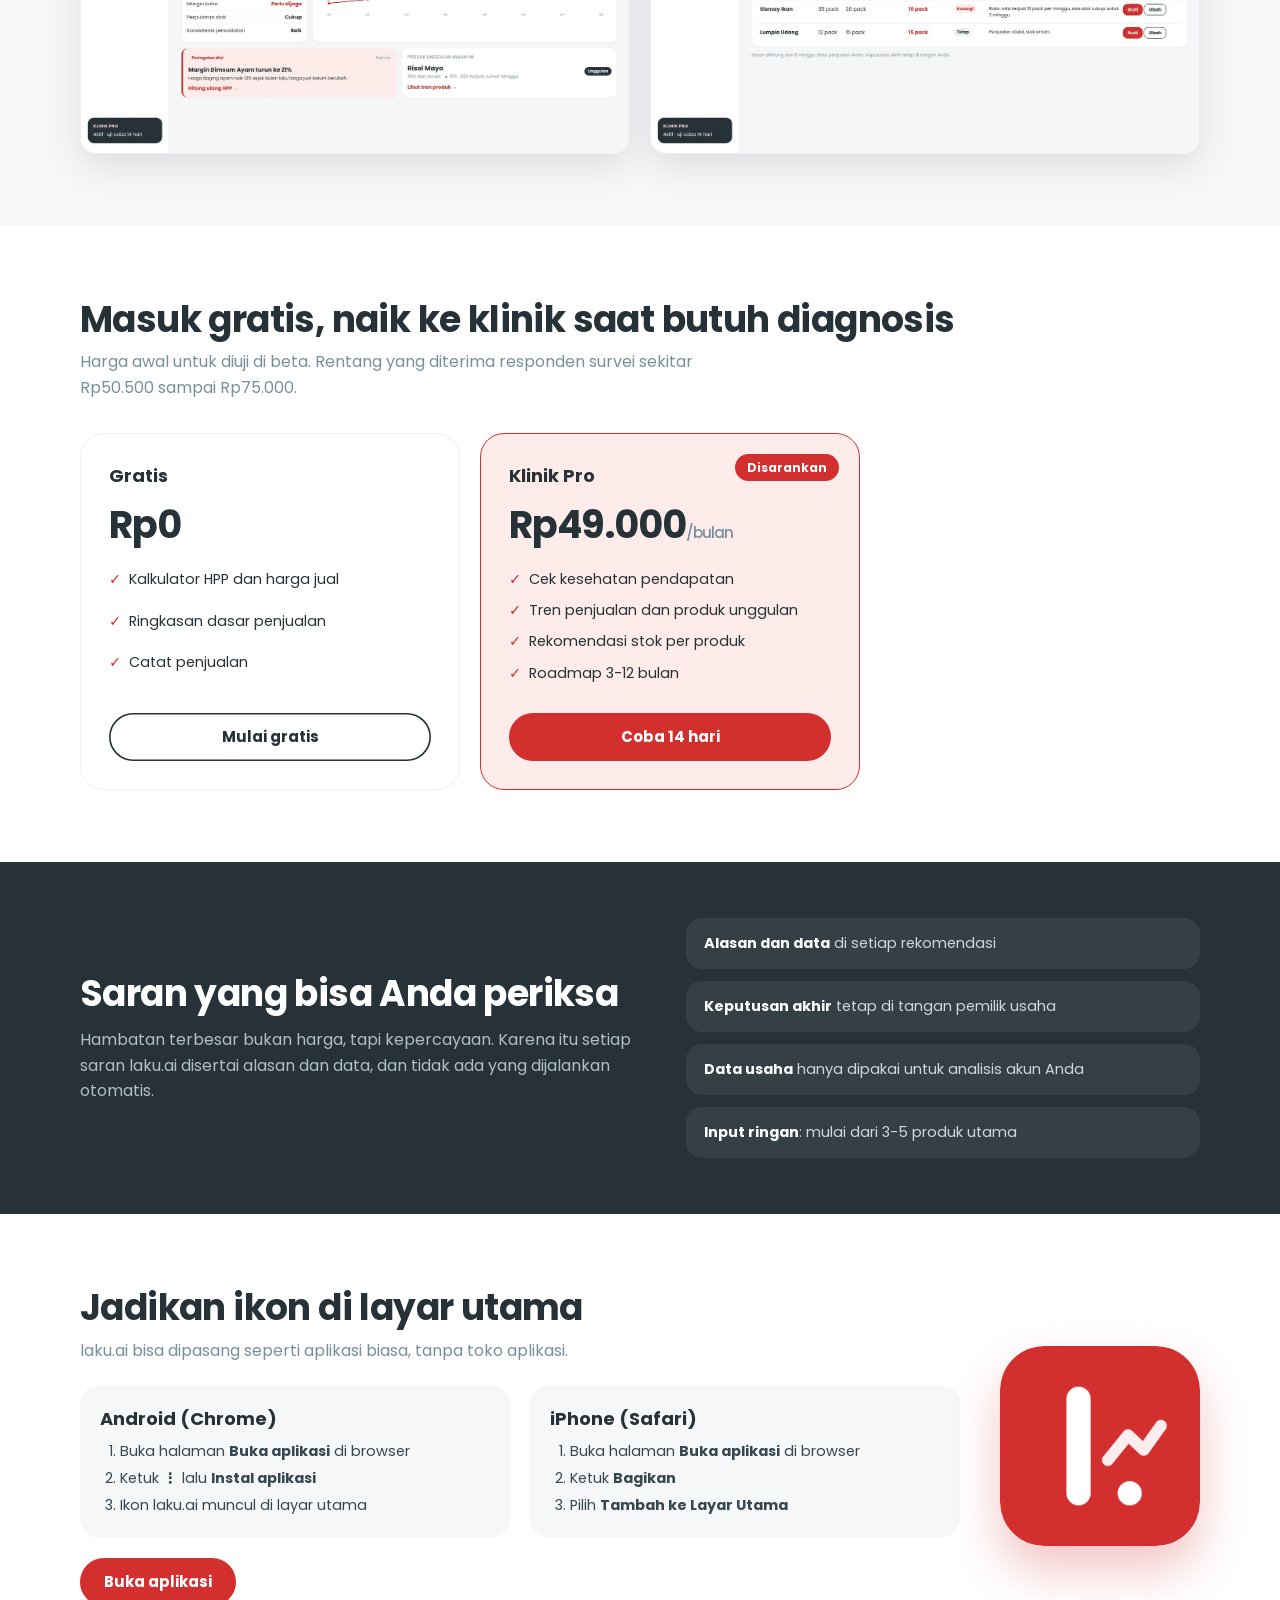
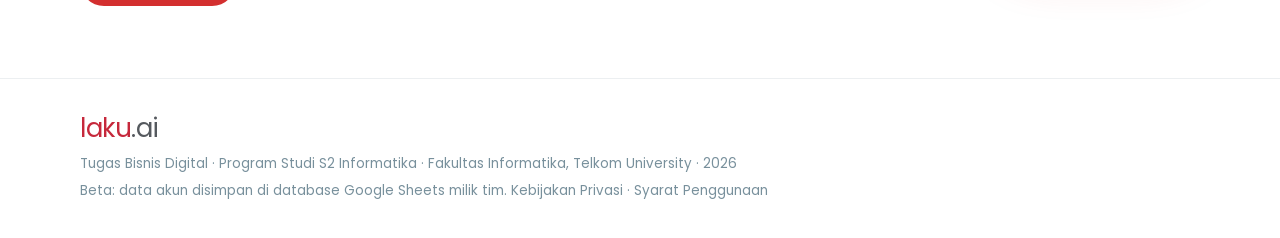
==== commit 4c650757: "docs: halaman Kebijakan Privasi dan Syarat Penggunaan (untuk App domain Google OAuth) Co-Authored-By" ====
--- a/index.html
+++ b/index.html
@@ -131,7 +131,7 @@
 <footer class="foot"><div class="wrap">
   <a class="wordmark" href="#top"><span>laku</span><i>.ai</i></a>
   <p>Tugas Bisnis Digital · Program Studi S2 Informatika · Fakultas Informatika, Telkom University · 2026</p>
-  <p>Beta: data akun disimpan di database Google Sheets milik tim.</p>
+  <p>Beta: data akun disimpan di database Google Sheets milik tim. <a href="privasi/">Kebijakan Privasi</a> · <a href="syarat/">Syarat Penggunaan</a></p>
 </div></footer>
 
 <script>
